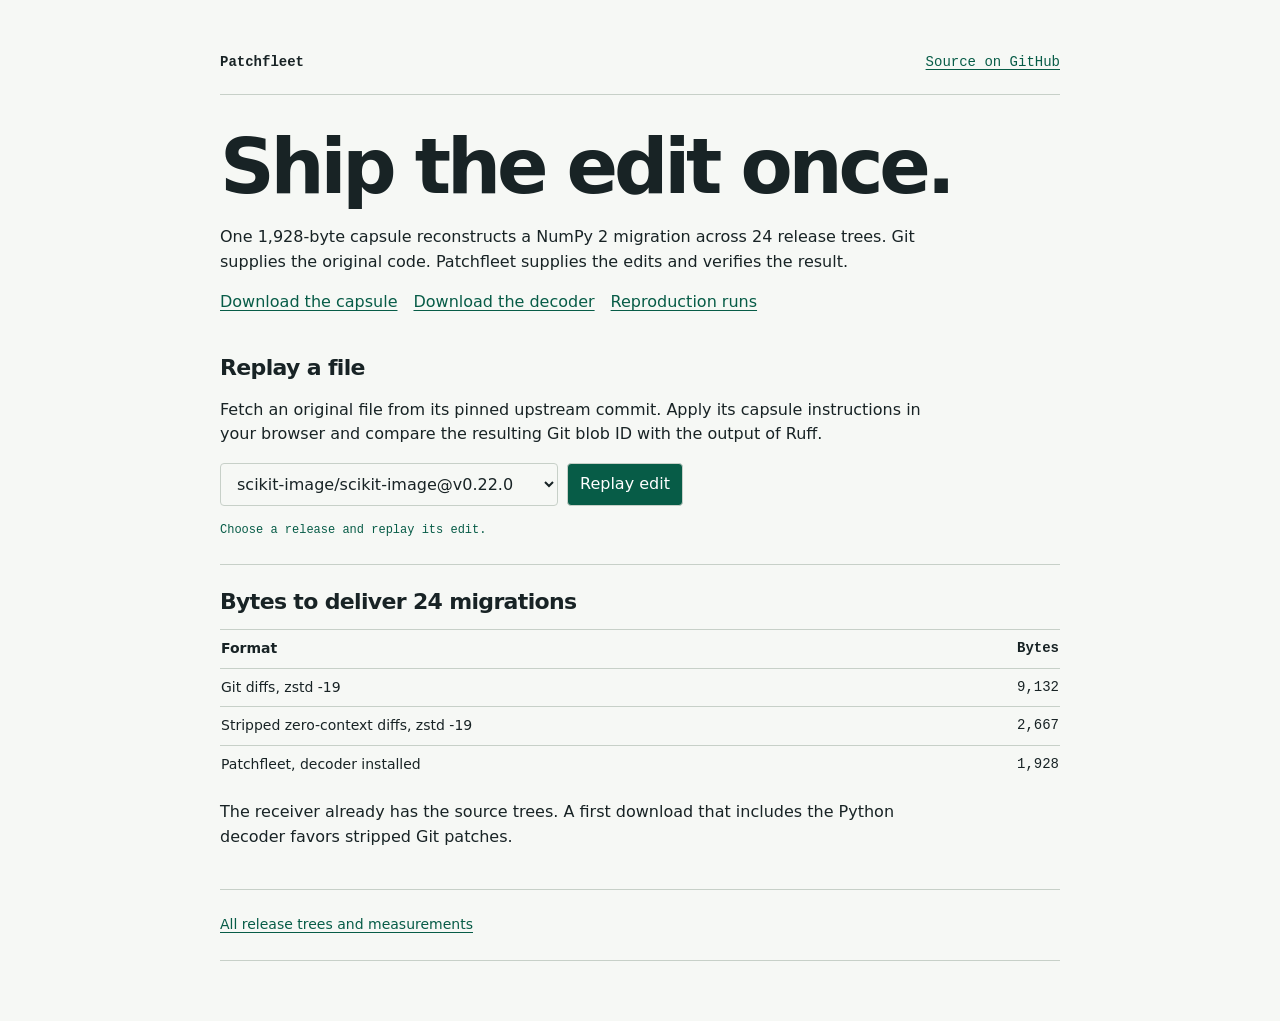
==== labs/patchfleet/site/index.html @ 7f4e4afd "Compile migration histories and publish lossless held-out agent patch benchmarks" ====
<!doctype html>
<html lang="en"><head><meta charset="utf-8"><meta name="viewport" content="width=device-width,initial-scale=1">
<title>Patchfleet · Verified Git migrations</title>
<style>
:root{color-scheme:light;--ink:#182325;--paper:#f6f8f5;--rule:#c7d0c8;--green:#075c47;--mono:"IBM Plex Mono",ui-monospace,monospace}*{box-sizing:border-box}body{margin:0;background:var(--paper);color:var(--ink);font:16px/1.55 Inter,system-ui,sans-serif}main{max-width:960px;margin:auto;padding:30px clamp(20px,5vw,60px) 60px}nav,section,footer{border-bottom:1px solid var(--rule);padding:24px 0}nav{display:flex;justify-content:space-between;font:14px var(--mono);align-items:center}a{color:var(--green);text-underline-offset:3px}h1{font-size:clamp(34px,6.8vw,76px);line-height:1.05;letter-spacing:-.055em;font-weight:590;margin:32px 0 18px;max-width:780px}h2{font-size:22px;line-height:1.2;letter-spacing:-.03em;margin:0 0 14px}p{max-width:72ch}button,select{font:inherit;border:1px solid var(--rule);border-radius:4px;padding:8px 12px;max-width:100%}button{background:var(--green);color:white;cursor:pointer}button:disabled{opacity:.65}select{background:var(--paper);color:var(--ink)}.controls{display:flex;gap:9px;flex-wrap:wrap}code,pre,output,.metrics{font-family:var(--mono)}pre{background:#e9eeea;white-space:pre-wrap;overflow-wrap:anywhere;padding:16px;font-size:13px;max-height:440px;overflow:auto}output{display:block;overflow-wrap:anywhere;font-size:12px;color:var(--green);margin-top:15px}table{border-collapse:collapse;width:100%;font-size:14px}th,td{text-align:left;border-top:1px solid var(--rule);padding:8px 1px}td:last-child,th:last-child{text-align:right;font-family:var(--mono)}.actions{display:flex;gap:16px;flex-wrap:wrap}footer{font-size:14px}
</style></head><body><main>
<nav><strong>Patchfleet</strong><a href="https://github.com/pgg898200-ship-it/backfold/tree/main/labs/patchfleet">Source on GitHub</a></nav>
<h1>Ship the edit once.</h1>
<p>One 1,928-byte capsule reconstructs a NumPy 2 migration across 24 release trees. Git supplies the original code. Patchfleet supplies the edits and verifies the result.</p>
<p class="actions"><a href="numpy2.fleet.xz" download>Download the capsule</a><a href="fleet.py" download>Download the decoder</a><a href="https://github.com/pgg898200-ship-it/backfold/actions/workflows/patchfleet-reproduce.yml">Reproduction runs</a></p>
<section><h2>Replay a file</h2><p>Fetch an original file from its pinned upstream commit. Apply its capsule instructions in your browser and compare the resulting Git blob ID with the output of Ruff.</p>
<div class="controls"><select id="cases" aria-label="Upstream release"></select><button id="run" disabled>Replay edit</button></div><output id="status" aria-live="polite">Loading release cases…</output><pre id="changes" hidden></pre></section>
<section><h2>Bytes to deliver 24 migrations</h2><table><thead><tr><th>Format</th><th>Bytes</th></tr></thead><tbody><tr><td>Git diffs, zstd -19</td><td>9,132</td></tr><tr><td>Stripped zero-context diffs, zstd -19</td><td>2,667</td></tr><tr><td>Patchfleet, decoder installed</td><td>1,928</td></tr></tbody></table><p>The receiver already has the source trees. A first download that includes the Python decoder favors stripped Git patches.</p></section>
<footer><a href="results.json">All release trees and measurements</a></footer></main><script type="module" src="replay.js"></script></body></html>
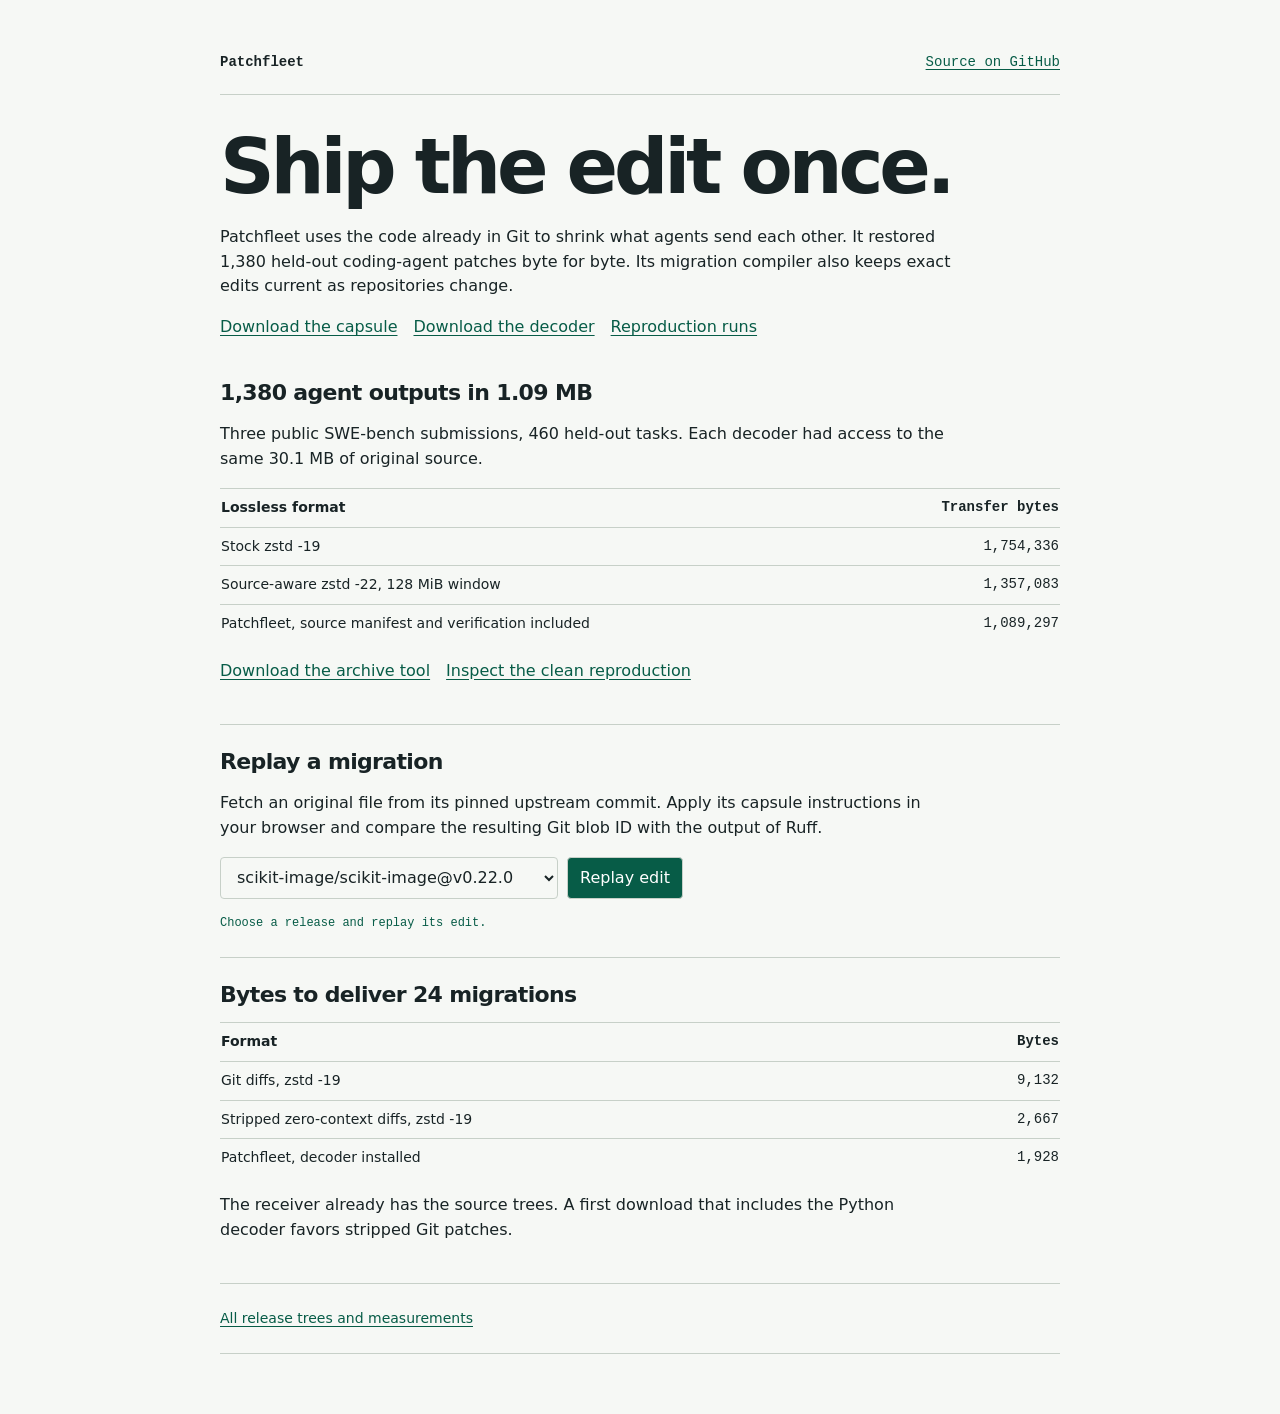
==== commit 416ac507: "Ship single-pass archive encoding and test early-start corrections on Pythia" ====
--- a/labs/patchfleet/site/index.html
+++ b/labs/patchfleet/site/index.html
@@ -1,14 +1,17 @@
 <!doctype html>
 <html lang="en"><head><meta charset="utf-8"><meta name="viewport" content="width=device-width,initial-scale=1">
-<title>Patchfleet · Verified Git migrations</title>
+<title>Patchfleet · Git-backed agent patches</title>
 <style>
 :root{color-scheme:light;--ink:#182325;--paper:#f6f8f5;--rule:#c7d0c8;--green:#075c47;--mono:"IBM Plex Mono",ui-monospace,monospace}*{box-sizing:border-box}body{margin:0;background:var(--paper);color:var(--ink);font:16px/1.55 Inter,system-ui,sans-serif}main{max-width:960px;margin:auto;padding:30px clamp(20px,5vw,60px) 60px}nav,section,footer{border-bottom:1px solid var(--rule);padding:24px 0}nav{display:flex;justify-content:space-between;font:14px var(--mono);align-items:center}a{color:var(--green);text-underline-offset:3px}h1{font-size:clamp(34px,6.8vw,76px);line-height:1.05;letter-spacing:-.055em;font-weight:590;margin:32px 0 18px;max-width:780px}h2{font-size:22px;line-height:1.2;letter-spacing:-.03em;margin:0 0 14px}p{max-width:72ch}button,select{font:inherit;border:1px solid var(--rule);border-radius:4px;padding:8px 12px;max-width:100%}button{background:var(--green);color:white;cursor:pointer}button:disabled{opacity:.65}select{background:var(--paper);color:var(--ink)}.controls{display:flex;gap:9px;flex-wrap:wrap}code,pre,output,.metrics{font-family:var(--mono)}pre{background:#e9eeea;white-space:pre-wrap;overflow-wrap:anywhere;padding:16px;font-size:13px;max-height:440px;overflow:auto}output{display:block;overflow-wrap:anywhere;font-size:12px;color:var(--green);margin-top:15px}table{border-collapse:collapse;width:100%;font-size:14px}th,td{text-align:left;border-top:1px solid var(--rule);padding:8px 1px}td:last-child,th:last-child{text-align:right;font-family:var(--mono)}.actions{display:flex;gap:16px;flex-wrap:wrap}footer{font-size:14px}
 </style></head><body><main>
 <nav><strong>Patchfleet</strong><a href="https://github.com/pgg898200-ship-it/backfold/tree/main/labs/patchfleet">Source on GitHub</a></nav>
 <h1>Ship the edit once.</h1>
-<p>One 1,928-byte capsule reconstructs a NumPy 2 migration across 24 release trees. Git supplies the original code. Patchfleet supplies the edits and verifies the result.</p>
+<p>Patchfleet uses the code already in Git to shrink what agents send each other. It restored 1,380 held-out coding-agent patches byte for byte. Its migration compiler also keeps exact edits current as repositories change.</p>
 <p class="actions"><a href="numpy2.fleet.xz" download>Download the capsule</a><a href="fleet.py" download>Download the decoder</a><a href="https://github.com/pgg898200-ship-it/backfold/actions/workflows/patchfleet-reproduce.yml">Reproduction runs</a></p>
-<section><h2>Replay a file</h2><p>Fetch an original file from its pinned upstream commit. Apply its capsule instructions in your browser and compare the resulting Git blob ID with the output of Ruff.</p>
+<section><h2>1,380 agent outputs in 1.09 MB</h2><p>Three public SWE-bench submissions, 460 held-out tasks. Each decoder had access to the same 30.1 MB of original source.</p>
+<table><thead><tr><th>Lossless format</th><th>Transfer bytes</th></tr></thead><tbody><tr><td>Stock zstd -19</td><td>1,754,336</td></tr><tr><td>Source-aware zstd -22, 128 MiB window</td><td>1,357,083</td></tr><tr><td>Patchfleet, source manifest and verification included</td><td>1,089,297</td></tr></tbody></table>
+<p class="actions"><a href="bundle.py" download>Download the archive tool</a><a href="https://github.com/pgg898200-ship-it/backfold/actions/runs/45130021432">Inspect the clean reproduction</a></p></section>
+<section><h2>Replay a migration</h2><p>Fetch an original file from its pinned upstream commit. Apply its capsule instructions in your browser and compare the resulting Git blob ID with the output of Ruff.</p>
 <div class="controls"><select id="cases" aria-label="Upstream release"></select><button id="run" disabled>Replay edit</button></div><output id="status" aria-live="polite">Loading release cases…</output><pre id="changes" hidden></pre></section>
 <section><h2>Bytes to deliver 24 migrations</h2><table><thead><tr><th>Format</th><th>Bytes</th></tr></thead><tbody><tr><td>Git diffs, zstd -19</td><td>9,132</td></tr><tr><td>Stripped zero-context diffs, zstd -19</td><td>2,667</td></tr><tr><td>Patchfleet, decoder installed</td><td>1,928</td></tr></tbody></table><p>The receiver already has the source trees. A first download that includes the Python decoder favors stripped Git patches.</p></section>
 <footer><a href="results.json">All release trees and measurements</a></footer></main><script type="module" src="replay.js"></script></body></html>
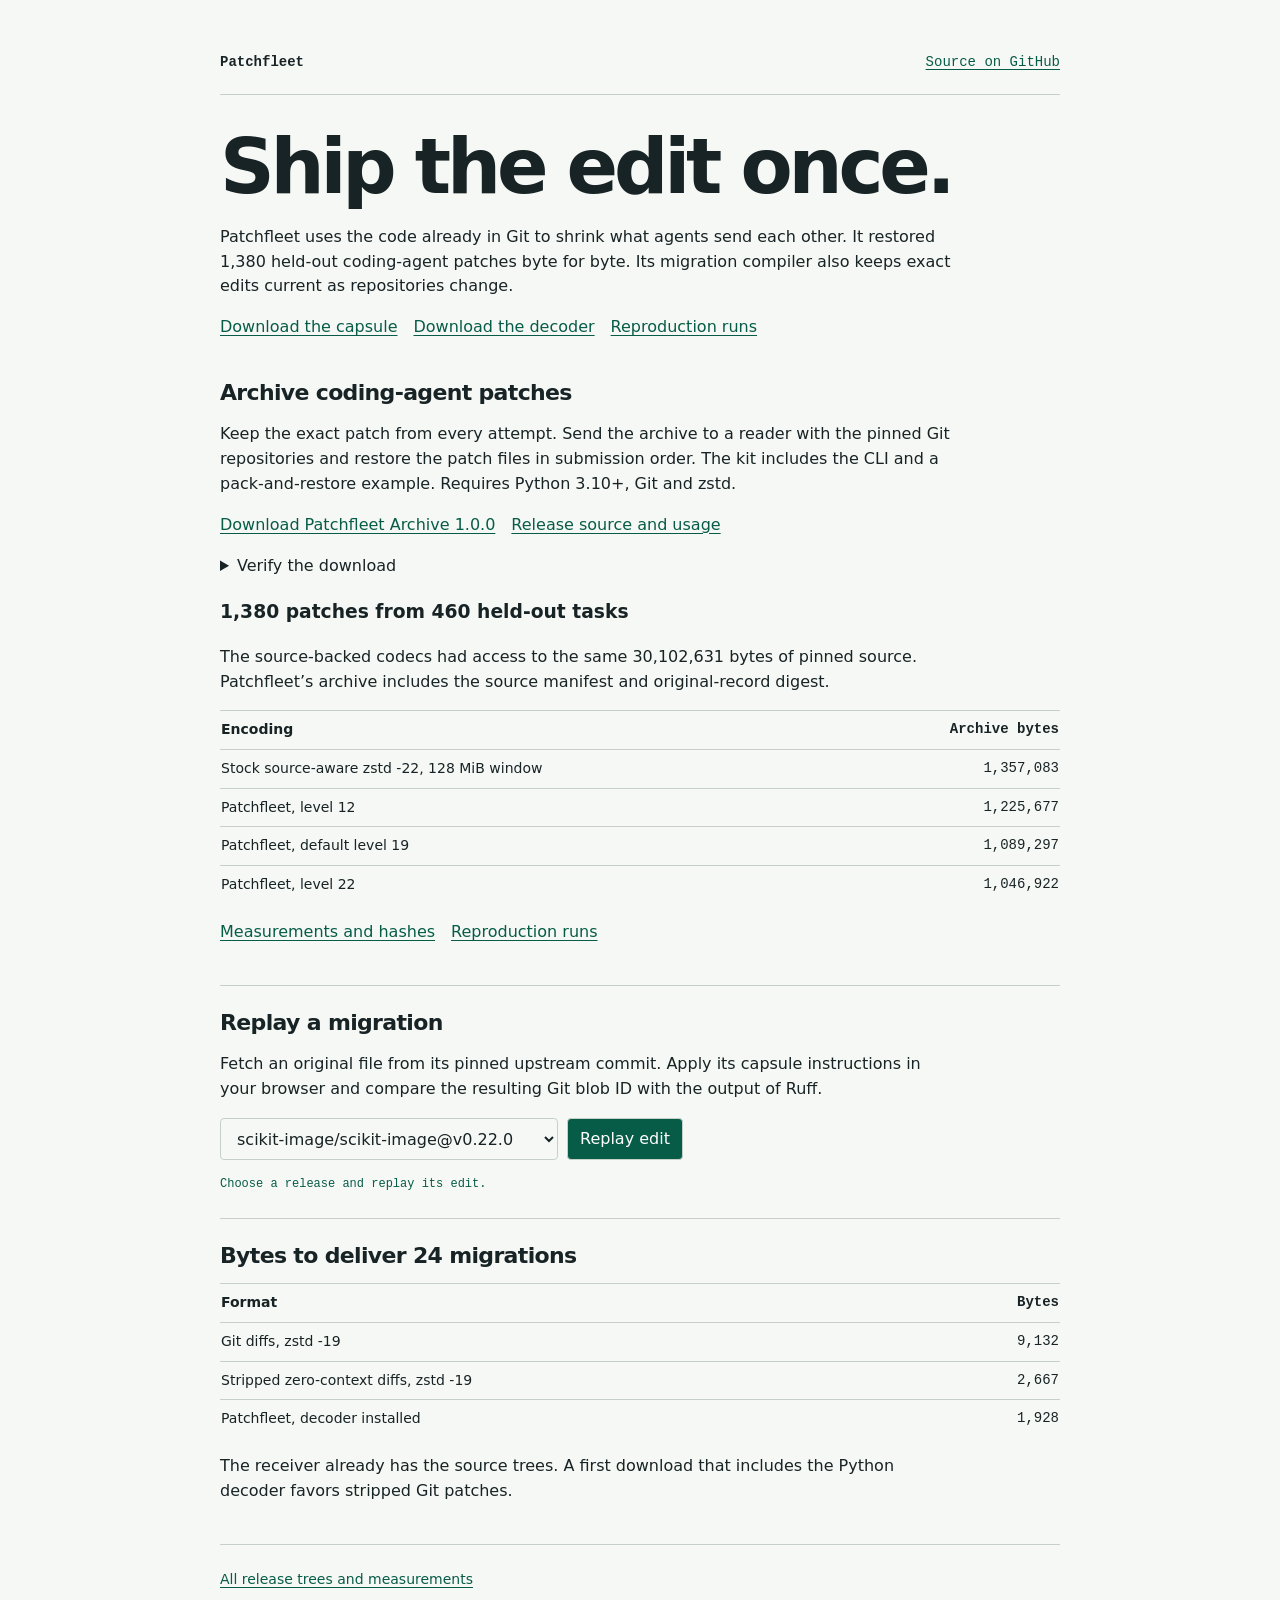
==== commit 18a883e0: "Release Patchfleet Archive 1.0.0 with single-pass encoding and batched Git reads" ====
--- a/labs/patchfleet/site/index.html
+++ b/labs/patchfleet/site/index.html
@@ -8,9 +8,14 @@
 <h1>Ship the edit once.</h1>
 <p>Patchfleet uses the code already in Git to shrink what agents send each other. It restored 1,380 held-out coding-agent patches byte for byte. Its migration compiler also keeps exact edits current as repositories change.</p>
 <p class="actions"><a href="numpy2.fleet.xz" download>Download the capsule</a><a href="fleet.py" download>Download the decoder</a><a href="https://github.com/pgg898200-ship-it/backfold/actions/workflows/patchfleet-reproduce.yml">Reproduction runs</a></p>
-<section><h2>1,380 agent outputs in 1.09 MB</h2><p>Three public SWE-bench submissions, 460 held-out tasks. Each decoder had access to the same 30.1 MB of original source.</p>
-<table><thead><tr><th>Lossless format</th><th>Transfer bytes</th></tr></thead><tbody><tr><td>Stock zstd -19</td><td>1,754,336</td></tr><tr><td>Source-aware zstd -22, 128 MiB window</td><td>1,357,083</td></tr><tr><td>Patchfleet, source manifest and verification included</td><td>1,089,297</td></tr></tbody></table>
-<p class="actions"><a href="bundle.py" download>Download the archive tool</a><a href="https://github.com/pgg898200-ship-it/backfold/actions/runs/45130021432">Inspect the clean reproduction</a></p></section>
+<section id="archive"><h2>Archive coding-agent patches</h2>
+<p>Keep the exact patch from every attempt. Send the archive to a reader with the pinned Git repositories and restore the patch files in submission order. The kit includes the CLI and a pack-and-restore example. Requires Python 3.10+, Git and zstd.</p>
+<p class="actions"><a href="releases/patchfleet-archive-1.0.0.zip" download>Download Patchfleet Archive 1.0.0</a><a href="https://github.com/pgg898200-ship-it/backfold/tree/release/patchfleet-archive-1.0.0/labs/patchfleet">Release source and usage</a></p>
+<details><summary>Verify the download</summary><pre>sha256sum patchfleet-archive-1.0.0.zip
+d94a8d0dba703cc064da10932f9983e907c6b666d02288e897d3d272bb803814</pre></details>
+<h3>1,380 patches from 460 held-out tasks</h3><p>The source-backed codecs had access to the same 30,102,631 bytes of pinned source. Patchfleet’s archive includes the source manifest and original-record digest.</p>
+<table><thead><tr><th>Encoding</th><th>Archive bytes</th></tr></thead><tbody><tr><td>Stock source-aware zstd -22, 128 MiB window</td><td>1,357,083</td></tr><tr><td>Patchfleet, level 12</td><td>1,225,677</td></tr><tr><td>Patchfleet, default level 19</td><td>1,089,297</td></tr><tr><td>Patchfleet, level 22</td><td>1,046,922</td></tr></tbody></table>
+<p class="actions"><a href="https://github.com/pgg898200-ship-it/backfold/blob/release/patchfleet-archive-1.0.0/labs/patchfleet/research/release-1.0.0.local.json">Measurements and hashes</a><a href="https://github.com/pgg898200-ship-it/backfold/actions/workflows/patchfleet-reproduce.yml">Reproduction runs</a></p></section>
 <section><h2>Replay a migration</h2><p>Fetch an original file from its pinned upstream commit. Apply its capsule instructions in your browser and compare the resulting Git blob ID with the output of Ruff.</p>
 <div class="controls"><select id="cases" aria-label="Upstream release"></select><button id="run" disabled>Replay edit</button></div><output id="status" aria-live="polite">Loading release cases…</output><pre id="changes" hidden></pre></section>
 <section><h2>Bytes to deliver 24 migrations</h2><table><thead><tr><th>Format</th><th>Bytes</th></tr></thead><tbody><tr><td>Git diffs, zstd -19</td><td>9,132</td></tr><tr><td>Stripped zero-context diffs, zstd -19</td><td>2,667</td></tr><tr><td>Patchfleet, decoder installed</td><td>1,928</td></tr></tbody></table><p>The receiver already has the source trees. A first download that includes the Python decoder favors stripped Git patches.</p></section>
